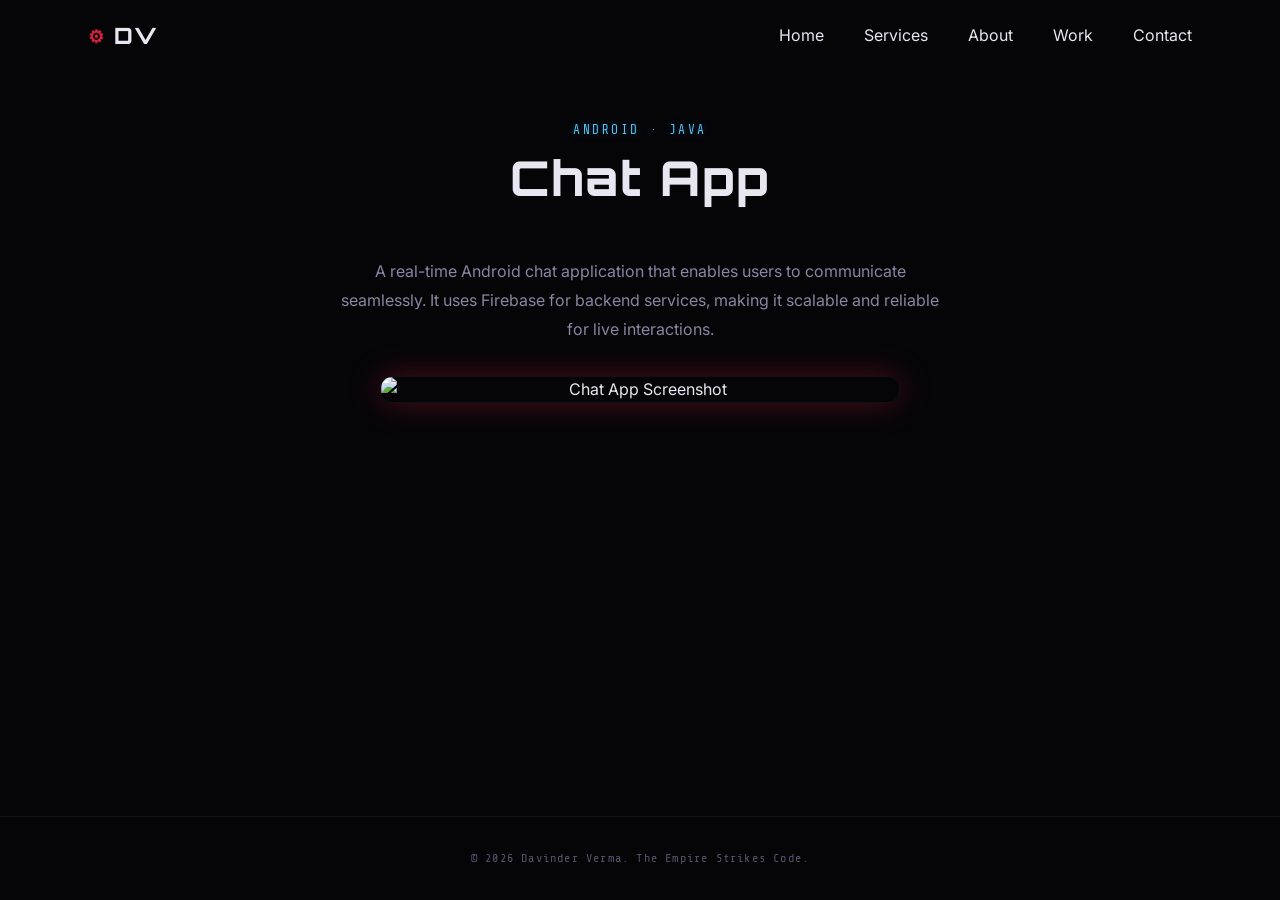
==== portfolio-item1.html @ 3b1fb4e6 "Imperial portfolio v2 — Three.js starfield, Star Wars Sith theme, fluid animations" ====
<!DOCTYPE html>
<html lang="en">
<head>
  <meta charset="UTF-8" />
  <meta name="viewport" content="width=device-width, initial-scale=1" />
  <title>Chat App — Davinder Verma</title>
  <link rel="preconnect" href="https://fonts.googleapis.com" />
  <link rel="preconnect" href="https://fonts.gstatic.com" crossorigin />
  <link href="https://fonts.googleapis.com/css2?family=Inter:wght@300;400;500;600;700&family=Orbitron:wght@400;500;600;700;800;900&family=Share+Tech+Mono&display=swap" rel="stylesheet" />
  <link rel="stylesheet" href="https://cdnjs.cloudflare.com/ajax/libs/font-awesome/6.5.1/css/all.min.css" />
  <link rel="stylesheet" href="css/style.css" />
</head>
<body>
  <div class="cursor-glow" id="cursorGlow"></div>
  <div class="scroll-progress" id="scrollProgress"></div>
  <canvas id="starfield" class="starfield-canvas"></canvas>

  <nav class="nav scrolled" id="nav">
    <div class="nav-inner">
      <a href="index.html" class="nav-logo"><span class="logo-icon">&#9881;</span> DV</a>
      <button class="nav-toggle" id="navToggle" aria-label="Toggle navigation">
        <span></span><span></span><span></span>
      </button>
      <ul class="nav-links" id="navLinks">
        <li><a href="index.html">Home</a></li>
        <li><a href="index.html#services">Services</a></li>
        <li><a href="index.html#about">About</a></li>
        <li><a href="index.html#work">Work</a></li>
        <li><a href="index.html#contact">Contact</a></li>
      </ul>
    </div>
  </nav>

  <main class="portfolio-detail">
    <div class="portfolio-detail-hero reveal">
      <p class="eyebrow">Android · Java</p>
      <h1>Chat App</h1>
    </div>
    <div class="portfolio-detail-body reveal">
      <p>A real-time Android chat application that enables users to communicate seamlessly. It uses Firebase for backend services, making it scalable and reliable for live interactions.</p>
      <img src="img/chat.png" alt="Chat App Screenshot" />
    </div>
    <footer class="footer portfolio-detail-footer">
      <div class="container">
        <p>&copy; 2026 Davinder Verma. The Empire Strikes Code.</p>
      </div>
    </footer>
  </main>

  <div class="lightbox" id="lightbox">
    <button class="lightbox-close" id="lightboxClose" aria-label="Close">&times;</button>
    <img class="lightbox-img" id="lightboxImg" alt="" />
  </div>

  <script src="https://cdnjs.cloudflare.com/ajax/libs/three.js/r128/three.min.js"></script>
  <script src="js/script.js"></script>
</body>
</html>
---- css/style.css ----
/* ============================================
   DAVINDER VERMA — IMPERIAL PORTFOLIO
   Sith Red + Holographic Blue + Imperial Gold
   Star Wars / Darth Vader Dark Side Theme
   ============================================ */

/* --- Design Tokens --- */
:root {
  --bg:          #050508;
  --bg-raised:   #0a0a12;
  --bg-card:     #0e0e18;
  --surface:     #141422;

  --text:        #e8e6f0;
  --text-muted:  #8886a0;
  --text-dim:    #55536a;

  --sith:        #d4213d;
  --sith-dark:   #8b1528;
  --sith-glow:   rgba(212, 33, 61, 0.35);

  --holo:        #4fc3f7;
  --holo-dim:    rgba(79, 195, 247, 0.15);
  --holo-glow:   rgba(79, 195, 247, 0.25);

  --gold:        #ffd700;
  --gold-dim:    rgba(255, 215, 0, 0.12);

  --border:      rgba(255, 255, 255, 0.05);
  --border-holo:  rgba(79, 195, 247, 0.15);

  --font-display: 'Orbitron', sans-serif;
  --font-mono:    'Share Tech Mono', monospace;
  --font-body:    'Inter', sans-serif;

  --radius-sm:  6px;
  --radius-md:  12px;
  --radius-lg:  20px;

  --ease-out:     cubic-bezier(0.16, 1, 0.3, 1);
  --ease-in-out:  cubic-bezier(0.65, 0, 0.35, 1);
  --ease-elastic: cubic-bezier(0.68, -0.55, 0.27, 1.55);

  --nav-height: 72px;
}

/* --- Reset --- */
*, *::before, *::after { margin: 0; padding: 0; box-sizing: border-box; }
html { scroll-behavior: smooth; -webkit-font-smoothing: antialiased; }
body { font-family: var(--font-body); background: var(--bg); color: var(--text); line-height: 1.6; overflow-x: hidden; }
img { display: block; max-width: 100%; height: auto; }
a { color: inherit; text-decoration: none; }
ul { list-style: none; }

/* --- Scroll Progress Bar --- */
.scroll-progress {
  position: fixed; top: 0; left: 0; height: 2px;
  background: linear-gradient(90deg, var(--sith), var(--holo));
  z-index: 9999; transition: width 0.1s linear; width: 0;
}

/* --- Custom Cursor --- */
.cursor-glow {
  position: fixed; width: 400px; height: 400px;
  border-radius: 50%; pointer-events: none; z-index: 9998;
  background: radial-gradient(circle, var(--sith-glow) 0%, transparent 70%);
  transform: translate(-50%, -50%);
  transition: opacity 0.3s ease; opacity: 0;
}
.cursor-glow.active { opacity: 1; }

/* --- Starfield Canvas --- */
.starfield-canvas {
  position: fixed; inset: 0; z-index: 0; pointer-events: none;
}

/* --- Utility --- */
.container { width: 100%; max-width: 1200px; margin: 0 auto; padding: 0 clamp(1.25rem, 4vw, 3rem); }
.section { padding: clamp(5rem, 12vw, 10rem) 0; position: relative; z-index: 1; }
.section-header { text-align: center; margin-bottom: clamp(3rem, 6vw, 5rem); }
.section-eyebrow {
  font-family: var(--font-mono); font-size: 0.75rem; font-weight: 400;
  letter-spacing: 0.25em; color: var(--sith); margin-bottom: 0.75rem;
}
.section-title {
  font-family: var(--font-display); font-size: clamp(2rem, 5vw, 3.5rem);
  font-weight: 800; line-height: 1.1; color: var(--text); letter-spacing: 0.02em;
}

/* --- Reveal Animation --- */
.reveal {
  opacity: 0; transform: translateY(40px) scale(0.97);
  transition: opacity 0.8s var(--ease-out), transform 0.8s var(--ease-out), filter 0.8s var(--ease-out);
  filter: blur(4px);
}
.reveal.visible { opacity: 1; transform: translateY(0) scale(1); filter: blur(0); }

/* --- Buttons --- */
.btn {
  display: inline-flex; align-items: center; justify-content: center; gap: 0.5rem;
  font-family: var(--font-mono); font-size: 0.85rem; font-weight: 400;
  padding: 0.85rem 2rem; border-radius: 2px; border: none; cursor: pointer;
  text-transform: uppercase; letter-spacing: 0.1em;
  transition: all 0.3s var(--ease-out); position: relative; overflow: hidden;
}
.btn-sith {
  background: var(--sith); color: #fff;
  box-shadow: 0 0 20px var(--sith-glow), inset 0 0 20px rgba(255,255,255,0.05);
}
.btn-sith:hover {
  transform: translateY(-2px);
  box-shadow: 0 0 40px var(--sith-glow), 0 4px 20px rgba(0,0,0,0.5), inset 0 0 20px rgba(255,255,255,0.1);
}
.btn-sith::before {
  content: ''; position: absolute; inset: 0;
  background: linear-gradient(90deg, transparent, rgba(255,255,255,0.15), transparent);
  transform: translateX(-100%); transition: transform 0.6s ease;
}
.btn-sith:hover::before { transform: translateX(100%); }
.btn-ghost {
  background: transparent; color: var(--holo); border: 1px solid var(--holo-dim);
}
.btn-ghost:hover {
  border-color: var(--holo); color: #fff;
  box-shadow: 0 0 20px var(--holo-glow);
  transform: translateY(-2px);
}

/* ============================================
   Navigation
   ============================================ */
.nav {
  position: fixed; top: 0; left: 0; right: 0; z-index: 1000;
  height: var(--nav-height); display: flex; align-items: center;
  transition: all 0.4s ease;
  background: transparent;
}
.nav.scrolled {
  background: rgba(5, 5, 8, 0.9);
  backdrop-filter: blur(20px); -webkit-backdrop-filter: blur(20px);
  box-shadow: 0 1px 0 var(--sith-glow), 0 2px 20px rgba(0,0,0,0.5);
}
.nav-inner {
  width: 100%; max-width: 1200px; margin: 0 auto;
  padding: 0 clamp(1.25rem, 4vw, 3rem);
  display: flex; align-items: center; justify-content: space-between;
}
.nav-logo {
  font-family: var(--font-display); font-size: 1.4rem; font-weight: 800;
  color: var(--text); letter-spacing: 0.1em;
  display: flex; align-items: center; gap: 0.5rem;
}
.logo-icon { color: var(--sith); font-size: 1.1rem; animation: gearSpin 8s linear infinite; }
@keyframes gearSpin { from { transform: rotate(0deg); } to { transform: rotate(360deg); } }
.nav-logo:hover { color: var(--sith); }
.nav-links { display: flex; gap: 2.5rem; position: relative; }
.nav-link {
  font-family: var(--font-mono); font-size: 0.8rem; font-weight: 400;
  color: var(--text-muted); text-transform: uppercase; letter-spacing: 0.12em;
  transition: color 0.3s ease; position: relative; padding-bottom: 4px;
}
.nav-link::after {
  content: ''; position: absolute; bottom: 0; left: 0; width: 0; height: 2px;
  background: var(--sith); transition: width 0.3s var(--ease-out);
  box-shadow: 0 0 6px var(--sith-glow);
}
.nav-link:hover { color: var(--text); }
.nav-link:hover::after, .nav-link.active::after { width: 100%; }
.nav-link.active { color: var(--sith); }
.nav-indicator { display: none; }

/* Hamburger */
.nav-toggle {
  display: none; flex-direction: column; gap: 5px; background: none;
  border: none; cursor: pointer; padding: 4px; z-index: 1001;
}
.nav-toggle span {
  display: block; width: 24px; height: 2px; background: var(--holo);
  border-radius: 1px; transition: all 0.3s var(--ease-out); transform-origin: center;
}
.nav-toggle.active span:nth-child(1) { transform: translateY(7px) rotate(45deg); background: var(--sith); }
.nav-toggle.active span:nth-child(2) { opacity: 0; }
.nav-toggle.active span:nth-child(3) { transform: translateY(-7px) rotate(-45deg); background: var(--sith); }

/* ============================================
   Hero
   ============================================ */
.hero {
  position: relative; min-height: 100vh;
  display: flex; align-items: center; justify-content: center; overflow: hidden;
  z-index: 1;
}
.hero-overlay {
  position: absolute; inset: 0; z-index: 0;
  background:
    radial-gradient(ellipse 80% 60% at 50% 0%, var(--sith-glow) 0%, transparent 50%),
    radial-gradient(ellipse 40% 30% at 80% 80%, var(--holo-glow) 0%, transparent 40%),
    linear-gradient(180deg, var(--bg) 0%, transparent 30%, transparent 70%, var(--bg) 100%);
  animation: heroPulse 6s ease-in-out infinite alternate;
}
@keyframes heroPulse {
  0% { opacity: 0.8; }
  100% { opacity: 1; filter: brightness(1.2); }
}

.hero-content {
  position: relative; z-index: 2; text-align: center;
  max-width: 800px; padding: 0 1.5rem;
  animation: heroEntrance 1.2s var(--ease-out) 0.3s both;
}
@keyframes heroEntrance {
  from { opacity: 0; transform: translateY(60px) scale(0.9); filter: blur(10px); }
  to   { opacity: 1; transform: translateY(0) scale(1);     filter: blur(0); }
}

.hero-eyebrow {
  font-family: var(--font-mono); font-size: clamp(0.7rem, 1.5vw, 0.85rem);
  letter-spacing: 0.3em; color: var(--holo); margin-bottom: 1.5rem;
  text-shadow: 0 0 10px var(--holo-glow);
}
.hero-title {
  font-family: var(--font-display);  font-size: clamp(2.5rem, 8vw, 6rem);
  font-weight: 900; line-height: 0.95; letter-spacing: 0.04em;
  color: var(--text); margin-bottom: 1.5rem;
  text-shadow: 0 0 40px rgba(255,255,255,0.05);
}
.hero-title .char {
  display: inline-block;
  animation: charReveal 0.5s var(--ease-out) both;
}
@keyframes charReveal {
  from { opacity: 0; transform: translateY(20px); filter: blur(4px); color: var(--holo); }
  to   { opacity: 1; transform: translateY(0);   filter: blur(0);   color: var(--text); }
}

.hero-sub {
  font-family: var(--font-mono); font-size: clamp(0.85rem, 1.8vw, 1rem);
  color: var(--text-muted); max-width: 550px; margin: 0 auto 2.5rem;
  line-height: 1.8; letter-spacing: 0.02em;
}
.hero-actions { display: flex; gap: 1rem; justify-content: center; flex-wrap: wrap; }

/* Scanline overlay */
.hero::after {
  content: ''; position: absolute; inset: 0; z-index: 3; pointer-events: none;
  background: repeating-linear-gradient(
    0deg, transparent, transparent 2px, rgba(0,0,0,0.03) 2px, rgba(0,0,0,0.03) 4px
  );
}

/* Scroll hint */
.scroll-hint { position: absolute; bottom: 2rem; left: 50%; transform: translateX(-50%); z-index: 2; }
.scroll-hint span {
  display: block; width: 2px; height: 40px;
  background: linear-gradient(to bottom, var(--sith), transparent);
  border-radius: 1px; animation: scrollPulse 2s ease-in-out infinite;
}
@keyframes scrollPulse {
  0%, 100% { opacity: 0.3; transform: scaleY(0.6); }
  50%      { opacity: 1;   transform: scaleY(1);   }
}

/* ============================================
   Marquee
   ============================================ */
.marquee {
  position: relative; z-index: 1; overflow: hidden;
  padding: 1rem 0; border-top: 1px solid var(--border);
  border-bottom: 1px solid var(--border); background: var(--bg);
}
.marquee-track {
  display: flex; width: max-content;
  animation: marqueeScroll 30s linear infinite;
}
@keyframes marqueeScroll { from { transform: translateX(0); } to { transform: translateX(-50%); } }
.marquee-track span {
  font-family: var(--font-mono); font-size: 0.75rem; font-weight: 400;
  letter-spacing: 0.25em; color: var(--text-dim); white-space: nowrap; padding-right: 2rem;
}

/* ============================================
   Services
   ============================================ */
.services-section { background: var(--bg); }
.services-grid { display: grid; grid-template-columns: repeat(auto-fit, minmax(300px, 1fr)); gap: 1.5rem; }

.service-card {
  background: var(--bg-card); border: 1px solid var(--border);
  border-radius: var(--radius-md); padding: clamp(1.75rem, 3vw, 2.5rem);
  transition: all 0.4s var(--ease-out); position: relative; overflow: hidden;
  transform-style: preserve-3d; perspective: 800px;
}
.service-card-glow {
  position: absolute; inset: 0; opacity: 0;
  background: radial-gradient(circle at var(--glow-x, 50%) var(--glow-y, 50%), var(--sith-glow) 0%, transparent 60%);
  transition: opacity 0.4s ease; pointer-events: none;
}
.service-card:hover .service-card-glow { opacity: 1; }
.service-card:hover {
  border-color: var(--sith-dark);
  box-shadow: 0 20px 60px rgba(0,0,0,0.5), 0 0 30px var(--sith-glow);
}
.service-card::before {
  content: ''; position: absolute; top: 0; left: 0; right: 0; height: 2px;
  background: linear-gradient(90deg, transparent, var(--sith), transparent);
  opacity: 0; transition: opacity 0.4s ease;
}
.service-card:hover::before { opacity: 1; }

.service-icon {
  width: 48px; height: 48px; border-radius: var(--radius-sm);
  background: var(--sith-dark); display: flex; align-items: center; justify-content: center;
  margin-bottom: 1.5rem; color: var(--sith); font-size: 1.2rem;
  box-shadow: 0 0 15px var(--sith-glow); transition: all 0.3s ease;
}
.service-card:hover .service-icon {
  box-shadow: 0 0 25px var(--sith-glow); transform: scale(1.1);
}
.service-card h3 {
  font-family: var(--font-display); font-size: 1.1rem; font-weight: 700;
  margin-bottom: 0.75rem; color: var(--text); letter-spacing: 0.02em;
}
.service-card p { color: var(--text-muted); font-size: 0.9rem; line-height: 1.7; margin-bottom: 1.25rem; }
.service-tags { display: flex; flex-wrap: wrap; gap: 0.5rem; }
.service-tags span {
  font-family: var(--font-mono); font-size: 0.7rem; font-weight: 400;
  padding: 0.25rem 0.6rem; border-radius: 2px; letter-spacing: 0.05em;
  background: var(--surface); color: var(--holo);
  border: 1px solid var(--border-holo);
}

/* ============================================
   About
   ============================================ */
.about-section { background: var(--bg-raised); }
.about-grid { display: grid; grid-template-columns: 1fr 1.2fr; gap: clamp(2rem, 5vw, 5rem); align-items: center; }
.about-image { position: relative; }
.about-image-frame {
  border-radius: var(--radius-md); overflow: hidden;
  border: 1px solid var(--border); position: relative; z-index: 1;
  clip-path: polygon(0 0, 100% 0, 100% 85%, 90% 100%, 0 100%);
}
.about-image-frame img { width: 100%; aspect-ratio: 4/5; object-fit: cover; }
.about-image-accent {
  position: absolute; top: 1.5rem; left: 1.5rem; right: -1.5rem; bottom: -1.5rem;
  border: 1.5px solid var(--sith); border-radius: var(--radius-md); opacity: 0.3; z-index: 0;
}
.about-content .section-eyebrow, .about-content .section-title { text-align: left; }
.about-content .section-title { margin-bottom: 1.5rem; }
.about-content p { color: var(--text-muted); font-size: 1rem; line-height: 1.8; margin-bottom: 1rem; }
.about-bio {
  font-family: var(--font-mono); color: var(--holo) !important;
  text-shadow: 0 0 8px var(--holo-glow);
}
.about-stats {
  display: flex; gap: 3rem; margin-top: 2rem; padding-top: 2rem;
  border-top: 1px solid var(--border);
}
.stat { display: flex; flex-direction: column; }
.stat-number {
  font-family: var(--font-display); font-size: 2.5rem; font-weight: 900;
  color: var(--sith); display: inline; text-shadow: 0 0 20px var(--sith-glow);
}
.stat-plus { font-family: var(--font-display); font-size: 2.5rem; font-weight: 900; color: var(--sith); }
.stat-label { font-family: var(--font-mono); font-size: 0.75rem; color: var(--text-muted); letter-spacing: 0.1em; }

/* ============================================
   Portfolio
   ============================================ */
.portfolio-section { background: var(--bg); }
.portfolio-grid { display: grid; grid-template-columns: repeat(auto-fit, minmax(260px, 1fr)); gap: 1.5rem; }
.portfolio-card {
  background: var(--bg-card); border: 1px solid var(--border);
  border-radius: var(--radius-md); overflow: hidden;
  transition: all 0.5s var(--ease-out); display: flex; flex-direction: column;
  position: relative;
}
.portfolio-card:hover {
  border-color: var(--sith-dark);
  transform: translateY(-8px);
  box-shadow: 0 24px 60px rgba(0,0,0,0.5), 0 0 40px var(--sith-glow);
}
.portfolio-card-image { overflow: hidden; aspect-ratio: 1; background: var(--surface); position: relative; }
.portfolio-card-image img {
  width: 100%; height: 100%; object-fit: cover;
  transition: transform 0.6s var(--ease-out), filter 0.6s var(--ease-out);
}
.portfolio-card:hover .portfolio-card-image img { transform: scale(1.1); filter: brightness(0.7) saturate(1.2); }
.portfolio-card-overlay {
  position: absolute; inset: 0; display: flex; align-items: center; justify-content: center;
  background: rgba(212, 33, 61, 0.3); opacity: 0; transition: opacity 0.3s ease;
  z-index: 2; font-size: 1.5rem; color: #fff;
}
.portfolio-card:hover .portfolio-card-overlay { opacity: 1; }
.portfolio-card-content { padding: 1.5rem; flex: 1; display: flex; flex-direction: column; }
.portfolio-card-eyebrow {
  font-family: var(--font-mono); font-size: 0.7rem; font-weight: 400;
  letter-spacing: 0.15em; text-transform: uppercase; color: var(--holo); margin-bottom: 0.5rem;
}
.portfolio-card h3 {
  font-family: var(--font-display); font-size: 1.15rem; font-weight: 700;
  margin-bottom: 0.5rem; color: var(--text); letter-spacing: 0.02em;
}
.portfolio-card-content p { color: var(--text-muted); font-size: 0.85rem; line-height: 1.6; }

/* ============================================
   Contact
   ============================================ */
.contact-section { background: var(--bg-raised); }
.contact-content { text-align: center; max-width: 500px; margin: 0 auto; }
.contact-lead {
  font-family: var(--font-mono); font-size: 0.95rem;
  color: var(--text-muted); margin-bottom: 2rem; line-height: 1.7;
}
.contact-content .btn { margin-bottom: 2.5rem; }
.contact-socials { display: flex; gap: 1.5rem; justify-content: center; }
.contact-socials a {
  width: 48px; height: 48px; border-radius: 50%; background: var(--surface);
  border: 1px solid var(--border-holo); display: flex; align-items: center; justify-content: center;
  font-size: 1.1rem; color: var(--holo); transition: all 0.3s var(--ease-out);
}
.contact-socials a:hover {
  background: var(--sith-dark); border-color: var(--sith); color: var(--sith);
  box-shadow: 0 0 20px var(--sith-glow); transform: translateY(-3px) scale(1.1);
}

/* Magnetic button effect handled in JS */
.magnetic-btn { transition: transform 0.2s var(--ease-out); }

/* ============================================
   Footer
   ============================================ */
.footer {
  padding: 2rem 0; text-align: center;
  font-family: var(--font-mono); font-size: 0.75rem;
  color: var(--text-dim); letter-spacing: 0.1em;
  border-top: 1px solid var(--border); background: var(--bg); position: relative; z-index: 1;
}

/* ============================================
   Lightbox
   ============================================ */
.lightbox {
  position: fixed; inset: 0; z-index: 10000;
  background: rgba(5, 5, 8, 0.95); backdrop-filter: blur(20px);
  display: flex; align-items: center; justify-content: center;
  opacity: 0; pointer-events: none; transition: opacity 0.3s ease;
}
.lightbox.active { opacity: 1; pointer-events: all; }
.lightbox-img {
  max-width: 90vw; max-height: 85vh; border-radius: var(--radius-md);
  border: 1px solid var(--border); transform: scale(0.9);
  transition: transform 0.4s var(--ease-out);
  box-shadow: 0 0 60px var(--sith-glow);
}
.lightbox.active .lightbox-img { transform: scale(1); }
.lightbox-close {
  position: absolute; top: 2rem; right: 2rem; background: none; border: none;
  font-size: 2rem; color: var(--sith); cursor: pointer;
  transition: color 0.3s ease, transform 0.3s ease;
}
.lightbox-close:hover { color: #fff; transform: rotate(90deg); }

/* ============================================
   Portfolio Detail Pages
   ============================================ */
.portfolio-detail {
  padding-top: calc(var(--nav-height) + 3rem); min-height: 100vh;
  display: flex; flex-direction: column; position: relative; z-index: 1;
}
.portfolio-detail-hero { text-align: center; padding: 0 clamp(1.25rem, 4vw, 3rem); margin-bottom: 2rem; }
.portfolio-detail-hero h1 {
  font-family: var(--font-display); font-size: clamp(2rem, 5vw, 3rem);
  font-weight: 800; margin-bottom: 0.5rem; letter-spacing: 0.04em;
}
.portfolio-detail-hero .eyebrow {
  font-family: var(--font-mono); font-size: 0.8rem; font-weight: 400;
  letter-spacing: 0.2em; text-transform: uppercase; color: var(--holo);
  text-shadow: 0 0 10px var(--holo-glow);
}
.portfolio-detail-body { text-align: center; max-width: 700px; margin: 0 auto; padding: 0 clamp(1.25rem, 4vw, 3rem); }
.portfolio-detail-body p { font-size: 1rem; color: var(--text-muted); line-height: 1.8; margin-bottom: 2rem; }
.portfolio-detail-body img {
  width: 100%; max-width: 520px; border-radius: var(--radius-md);
  border: 1px solid var(--border); margin: 0 auto; display: block;
  box-shadow: 0 0 30px var(--sith-glow);
  transition: transform 0.3s var(--ease-out);
}
.portfolio-detail-body img:hover { transform: scale(1.02); }
.portfolio-detail-footer { margin-top: auto; }

/* Video container */
.video-container {
  margin: 2rem auto; max-width: 520px; position: relative;
  border-radius: var(--radius-md); overflow: hidden;
  border: 1px solid var(--border); cursor: pointer;
  box-shadow: 0 0 30px var(--sith-glow);
}
.video-container video {
  width: 100%; display: block; border-radius: var(--radius-md);
}
.video-play-overlay {
  position: absolute; inset: 0; display: flex; align-items: center; justify-content: center;
  background: rgba(5, 5, 8, 0.6); transition: opacity 0.3s ease;
}
.video-play-overlay i { font-size: 3rem; color: var(--sith); text-shadow: 0 0 20px var(--sith-glow); }
.video-container.playing .video-play-overlay { opacity: 0; pointer-events: none; }

/* ============================================
   Responsive
   ============================================ */
@media (max-width: 900px) {
  .about-grid { grid-template-columns: 1fr; text-align: center; }
  .about-image { max-width: 360px; margin: 0 auto; }
  .about-content .section-eyebrow, .about-content .section-title { text-align: center; }
  .about-stats { justify-content: center; }
}
@media (max-width: 768px) {
  .nav-toggle { display: flex; }
  .nav-links {
    position: fixed; inset: 0; background: rgba(5,5,8,0.97);
    backdrop-filter: blur(24px); flex-direction: column;
    align-items: center; justify-content: center; gap: 2.5rem;
    transform: translateY(-100%); opacity: 0;
    transition: transform 0.5s var(--ease-out), opacity 0.4s ease;
    pointer-events: none;
  }
  .nav-links.open { transform: translateY(0); opacity: 1; pointer-events: all; }
  .nav-link { font-size: 1.1rem; }
  .services-grid { grid-template-columns: 1fr; }
  .portfolio-grid { grid-template-columns: repeat(2, 1fr); }
  .cursor-glow { display: none; }
}
@media (max-width: 480px) {
  .portfolio-grid { grid-template-columns: 1fr; }
  .hero-actions { flex-direction: column; align-items: center; }
  .hero-actions .btn { width: 100%; max-width: 260px; }
}

/* --- Staggered reveal delays --- */
.services-grid .service-card:nth-child(2) { transition-delay: 0.1s; }
.services-grid .service-card:nth-child(3) { transition-delay: 0.2s; }
.portfolio-grid .portfolio-card:nth-child(2) { transition-delay: 0.08s; }
.portfolio-grid .portfolio-card:nth-child(3) { transition-delay: 0.16s; }
.portfolio-grid .portfolio-card:nth-child(4) { transition-delay: 0.24s; }

/* --- Reduced motion --- */
@media (prefers-reduced-motion: reduce) {
  *, *::before, *::after { animation-duration: 0.01ms !important; transition-duration: 0.01ms !important; }
  .reveal { filter: none; transform: none; opacity: 1; }
}
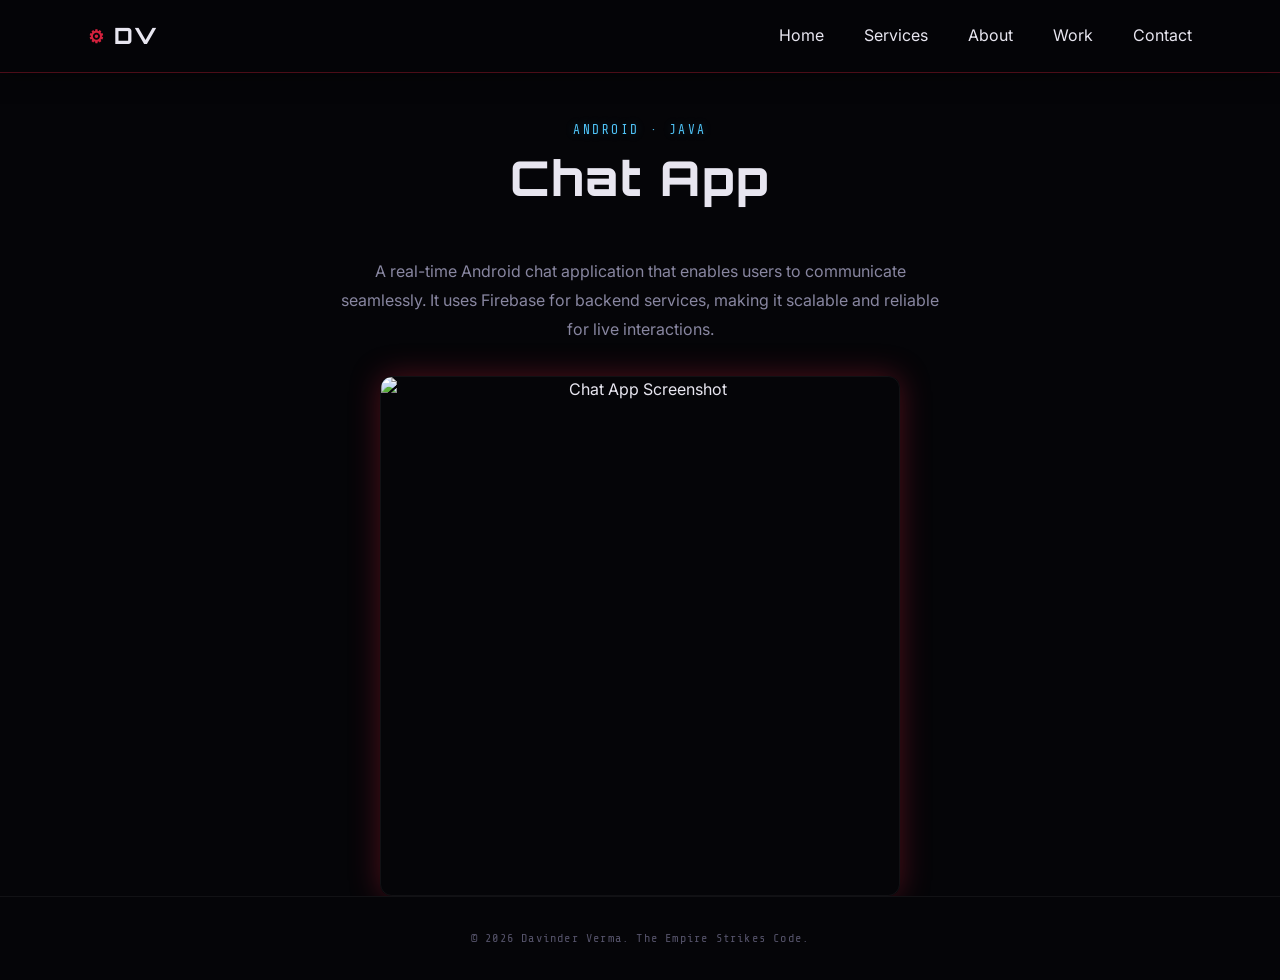
==== commit ef97be82: "Perf & hygiene overhaul: remove 31MB dead assets, inline SVG icons (drop Font Awesome), starfield GP" ====
--- a/portfolio-item1.html
+++ b/portfolio-item1.html
@@ -7,18 +7,29 @@
   <link rel="preconnect" href="https://fonts.googleapis.com" />
   <link rel="preconnect" href="https://fonts.gstatic.com" crossorigin />
   <link href="https://fonts.googleapis.com/css2?family=Inter:wght@300;400;500;600;700&family=Orbitron:wght@400;500;600;700;800;900&family=Share+Tech+Mono&display=swap" rel="stylesheet" />
-  <link rel="stylesheet" href="https://cdnjs.cloudflare.com/ajax/libs/font-awesome/6.5.1/css/all.min.css" />
+  <meta name="description" content="Real-time Android messaging app powered by Firebase." />
+  <link rel="dns-prefetch" href="https://cdnjs.cloudflare.com" />
+  <meta property="og:title" content="Chat App — Davinder Verma" />
+  <meta property="og:description" content="Real-time Android messaging app powered by Firebase." />
+  <meta property="og:type" content="website" />
+  <meta property="og:image" content="https://davinderverma.ca/img/profile.jpg" />
+  <meta name="twitter:card" content="summary_large_image" />
+  <meta name="twitter:title" content="Chat App — Davinder Verma" />
+  <meta name="twitter:description" content="Real-time Android messaging app powered by Firebase." />
+  <meta name="twitter:image" content="https://davinderverma.ca/img/profile.jpg" />
+  <link rel="preconnect" href="https://cdnjs.cloudflare.com" crossorigin />
+  <link rel="icon" type="image/svg+xml" href="favicon.svg" />
   <link rel="stylesheet" href="css/style.css" />
 </head>
 <body>
   <div class="cursor-glow" id="cursorGlow"></div>
   <div class="scroll-progress" id="scrollProgress"></div>
-  <canvas id="starfield" class="starfield-canvas"></canvas>
+  <canvas id="starfield" class="starfield-canvas" aria-hidden="true"></canvas>
 
-  <nav class="nav scrolled" id="nav">
+  <nav class="nav scrolled" id="nav" data-static-nav>
     <div class="nav-inner">
       <a href="index.html" class="nav-logo"><span class="logo-icon">&#9881;</span> DV</a>
-      <button class="nav-toggle" id="navToggle" aria-label="Toggle navigation">
+      <button class="nav-toggle" id="navToggle" aria-label="Toggle navigation" aria-expanded="false">
         <span></span><span></span><span></span>
       </button>
       <ul class="nav-links" id="navLinks">
@@ -38,7 +49,7 @@
     </div>
     <div class="portfolio-detail-body reveal">
       <p>A real-time Android chat application that enables users to communicate seamlessly. It uses Firebase for backend services, making it scalable and reliable for live interactions.</p>
-      <img src="img/chat.png" alt="Chat App Screenshot" />
+      <img src="img/chat.png" width="480" height="480" alt="Chat App Screenshot" loading="lazy" decoding="async" />
     </div>
     <footer class="footer portfolio-detail-footer">
       <div class="container">
@@ -47,12 +58,12 @@
     </footer>
   </main>
 
-  <div class="lightbox" id="lightbox">
+  <div class="lightbox" id="lightbox" role="dialog" aria-modal="true">
     <button class="lightbox-close" id="lightboxClose" aria-label="Close">&times;</button>
     <img class="lightbox-img" id="lightboxImg" alt="" />
   </div>
 
-  <script src="https://cdnjs.cloudflare.com/ajax/libs/three.js/r128/three.min.js"></script>
-  <script src="js/script.js"></script>
+  <script src="https://cdnjs.cloudflare.com/ajax/libs/three.js/r128/three.min.js" defer></script>
+  <script src="js/script.js" defer></script>
 </body>
 </html>
--- a/css/style.css
+++ b/css/style.css
@@ -46,7 +46,7 @@
 
 /* --- Reset --- */
 *, *::before, *::after { margin: 0; padding: 0; box-sizing: border-box; }
-html { scroll-behavior: smooth; -webkit-font-smoothing: antialiased; }
+html { -webkit-font-smoothing: antialiased; }
 body { font-family: var(--font-body); background: var(--bg); color: var(--text); line-height: 1.6; overflow-x: hidden; }
 img { display: block; max-width: 100%; height: auto; }
 a { color: inherit; text-decoration: none; }
@@ -313,6 +313,9 @@
   margin-bottom: 1.5rem; color: var(--sith); font-size: 1.2rem;
   box-shadow: 0 0 15px var(--sith-glow); transition: all 0.3s ease;
 }
+.service-icon svg {
+  width: 1.25rem; height: 1.25rem; fill: currentColor;
+}
 .service-card:hover .service-icon {
   box-shadow: 0 0 25px var(--sith-glow); transform: scale(1.1);
 }
@@ -391,6 +394,7 @@
   background: rgba(212, 33, 61, 0.3); opacity: 0; transition: opacity 0.3s ease;
   z-index: 2; font-size: 1.5rem; color: #fff;
 }
+.portfolio-card-overlay svg { width: 1.5rem; height: 1.5rem; fill: currentColor; }
 .portfolio-card:hover .portfolio-card-overlay { opacity: 1; }
 .portfolio-card-content { padding: 1.5rem; flex: 1; display: flex; flex-direction: column; }
 .portfolio-card-eyebrow {
@@ -419,6 +423,7 @@
   border: 1px solid var(--border-holo); display: flex; align-items: center; justify-content: center;
   font-size: 1.1rem; color: var(--holo); transition: all 0.3s var(--ease-out);
 }
+.contact-socials a svg { width: 1.15rem; height: 1.15rem; fill: currentColor; }
 .contact-socials a:hover {
   background: var(--sith-dark); border-color: var(--sith); color: var(--sith);
   box-shadow: 0 0 20px var(--sith-glow); transform: translateY(-3px) scale(1.1);
@@ -488,23 +493,6 @@
 }
 .portfolio-detail-body img:hover { transform: scale(1.02); }
 .portfolio-detail-footer { margin-top: auto; }
-
-/* Video container */
-.video-container {
-  margin: 2rem auto; max-width: 520px; position: relative;
-  border-radius: var(--radius-md); overflow: hidden;
-  border: 1px solid var(--border); cursor: pointer;
-  box-shadow: 0 0 30px var(--sith-glow);
-}
-.video-container video {
-  width: 100%; display: block; border-radius: var(--radius-md);
-}
-.video-play-overlay {
-  position: absolute; inset: 0; display: flex; align-items: center; justify-content: center;
-  background: rgba(5, 5, 8, 0.6); transition: opacity 0.3s ease;
-}
-.video-play-overlay i { font-size: 3rem; color: var(--sith); text-shadow: 0 0 20px var(--sith-glow); }
-.video-container.playing .video-play-overlay { opacity: 0; pointer-events: none; }
 
 /* ============================================
    Responsive
@@ -548,4 +536,10 @@
 @media (prefers-reduced-motion: reduce) {
   *, *::before, *::after { animation-duration: 0.01ms !important; transition-duration: 0.01ms !important; }
   .reveal { filter: none; transform: none; opacity: 1; }
-}+}
+/* --- Inline SVG icons (replaces Font Awesome) --- */
+.icon { width: 1em; height: 1em; display: inline-block; fill: currentColor; }
+.service-icon .icon { width: 1.2rem; height: 1.2rem; }
+.portfolio-card-overlay .icon { width: 1.5rem; height: 1.5rem; }
+.contact-socials .icon { width: 1.1rem; height: 1.1rem; }
+.contact-socials a .icon { display: block; }
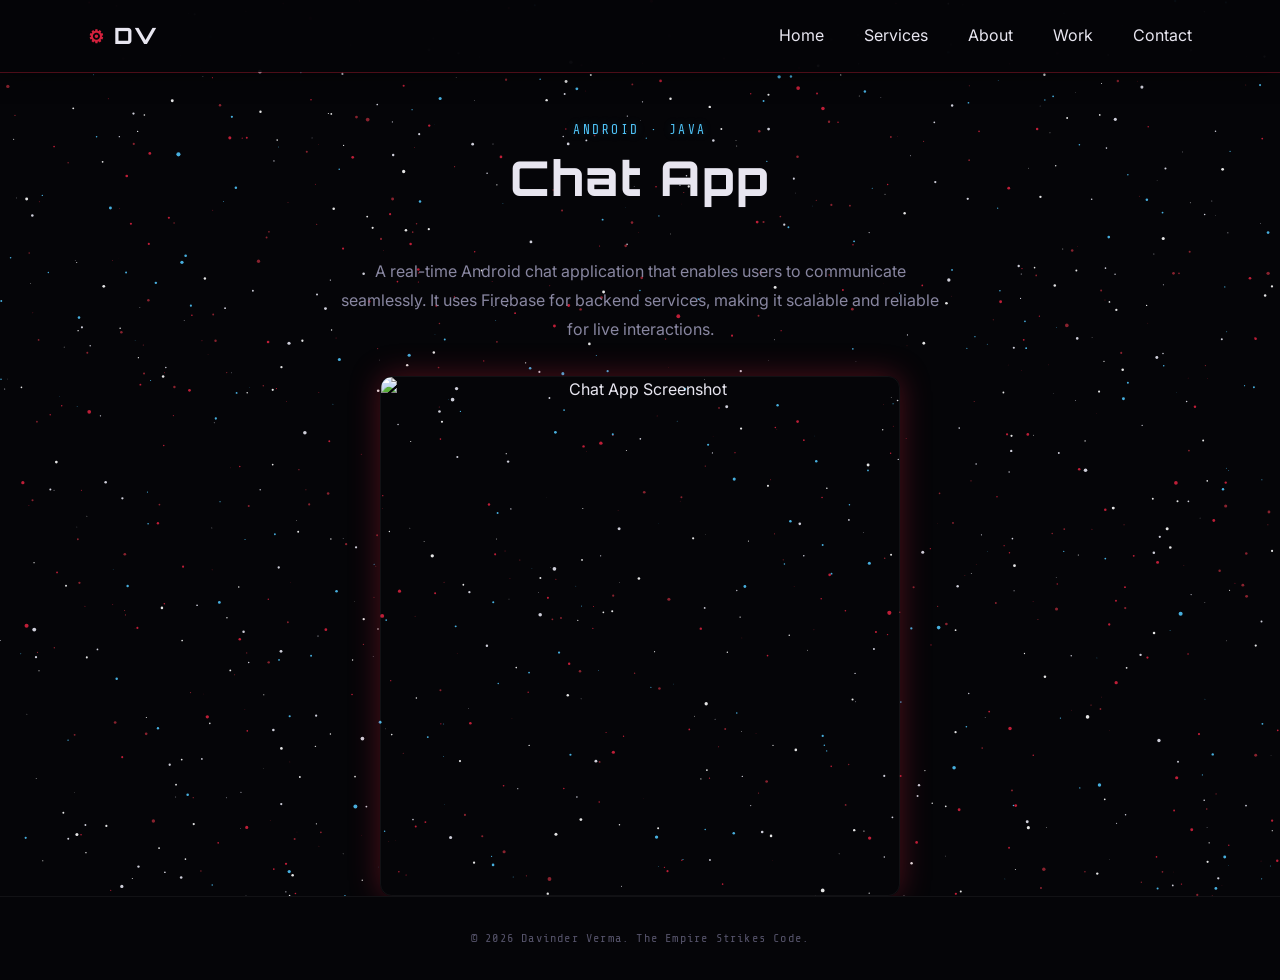
==== commit 4eb53c1f: "Kill Three.js: vanilla 2D-canvas starfield (same palette/pulse/parallax), drop 600KB CDN dep + cdnjs" ====
--- a/portfolio-item1.html
+++ b/portfolio-item1.html
@@ -6,9 +6,8 @@
   <title>Chat App — Davinder Verma</title>
   <link rel="preconnect" href="https://fonts.googleapis.com" />
   <link rel="preconnect" href="https://fonts.gstatic.com" crossorigin />
-  <link href="https://fonts.googleapis.com/css2?family=Inter:wght@300;400;500;600;700&family=Orbitron:wght@400;500;600;700;800;900&family=Share+Tech+Mono&display=swap" rel="stylesheet" />
+  <link href="https://fonts.googleapis.com/css2?family=Inter:wght@400;500&family=Orbitron:wght@700;800;900&family=Share+Tech+Mono&display=swap" rel="stylesheet" />
   <meta name="description" content="Real-time Android messaging app powered by Firebase." />
-  <link rel="dns-prefetch" href="https://cdnjs.cloudflare.com" />
   <meta property="og:title" content="Chat App — Davinder Verma" />
   <meta property="og:description" content="Real-time Android messaging app powered by Firebase." />
   <meta property="og:type" content="website" />
@@ -17,7 +16,6 @@
   <meta name="twitter:title" content="Chat App — Davinder Verma" />
   <meta name="twitter:description" content="Real-time Android messaging app powered by Firebase." />
   <meta name="twitter:image" content="https://davinderverma.ca/img/profile.jpg" />
-  <link rel="preconnect" href="https://cdnjs.cloudflare.com" crossorigin />
   <link rel="icon" type="image/svg+xml" href="favicon.svg" />
   <link rel="stylesheet" href="css/style.css" />
 </head>
@@ -63,7 +61,6 @@
     <img class="lightbox-img" id="lightboxImg" alt="" />
   </div>
 
-  <script src="https://cdnjs.cloudflare.com/ajax/libs/three.js/r128/three.min.js" defer></script>
   <script src="js/script.js" defer></script>
 </body>
 </html>
--- a/css/style.css
+++ b/css/style.css
@@ -54,9 +54,9 @@
 
 /* --- Scroll Progress Bar --- */
 .scroll-progress {
-  position: fixed; top: 0; left: 0; height: 2px;
+  position: fixed; top: 0; left: 0; height: 2px; width: 100%;
   background: linear-gradient(90deg, var(--sith), var(--holo));
-  z-index: 9999; transition: width 0.1s linear; width: 0;
+  z-index: 9999; transform: scaleX(0); transform-origin: 0 50%;
 }
 
 /* --- Custom Cursor --- */
@@ -64,8 +64,10 @@
   position: fixed; width: 400px; height: 400px;
   border-radius: 50%; pointer-events: none; z-index: 9998;
   background: radial-gradient(circle, var(--sith-glow) 0%, transparent 70%);
-  transform: translate(-50%, -50%);
+  left: 0; top: 0;
+  transform: translate3d(-200px, -200px, 0);
   transition: opacity 0.3s ease; opacity: 0;
+  will-change: transform;
 }
 .cursor-glow.active { opacity: 1; }
 
@@ -90,10 +92,9 @@
 /* --- Reveal Animation --- */
 .reveal {
   opacity: 0; transform: translateY(40px) scale(0.97);
-  transition: opacity 0.8s var(--ease-out), transform 0.8s var(--ease-out), filter 0.8s var(--ease-out);
-  filter: blur(4px);
-}
-.reveal.visible { opacity: 1; transform: translateY(0) scale(1); filter: blur(0); }
+  transition: opacity 0.8s var(--ease-out), transform 0.8s var(--ease-out);
+}
+.reveal.visible { opacity: 1; transform: translateY(0) scale(1); }
 
 /* --- Buttons --- */
 .btn {
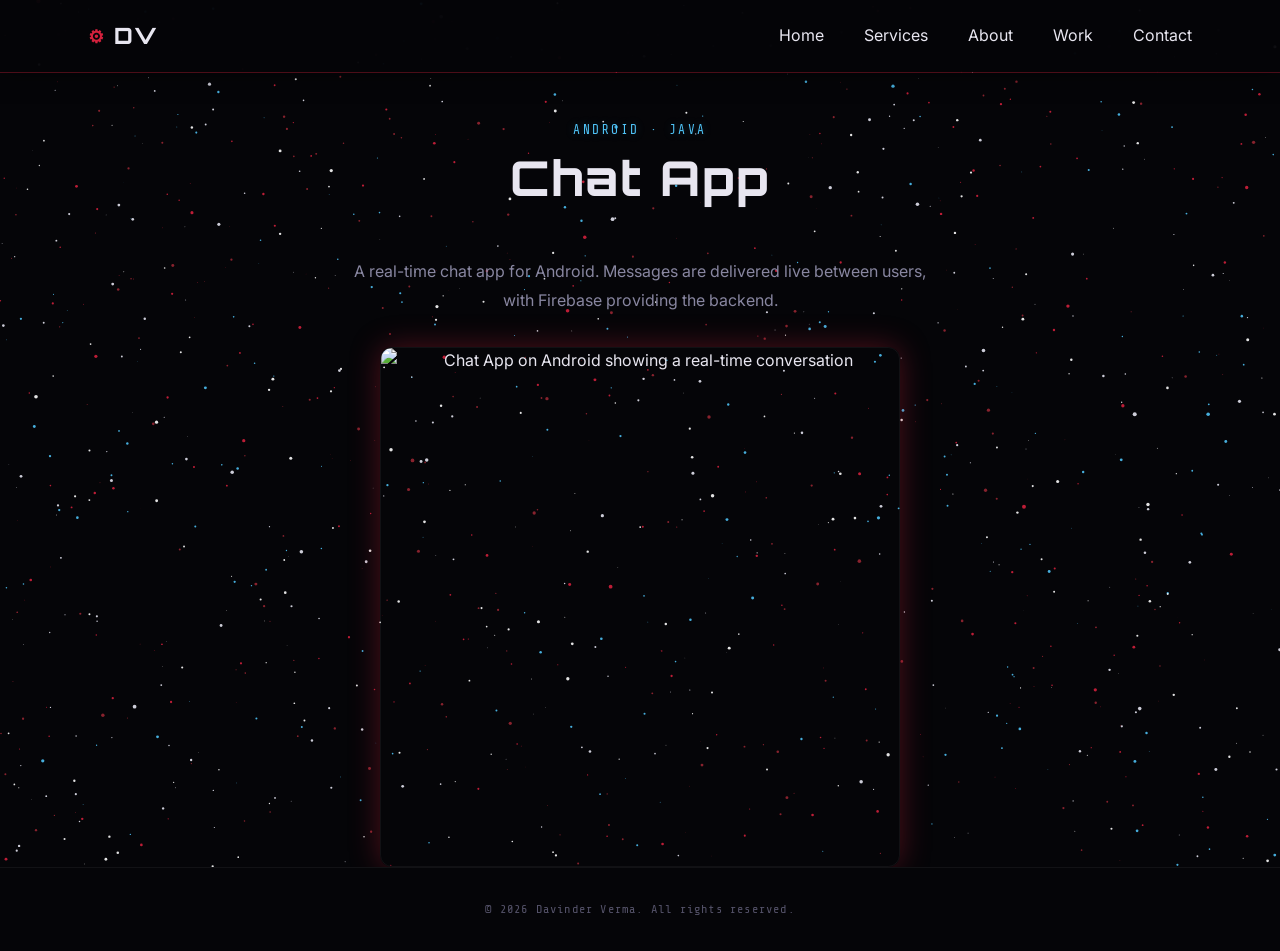
==== commit b0447d7c: "Copy refresh: drop Imperial/Star Wars theming, rewrite site copy in a mature, professional voice" ====
--- a/portfolio-item1.html
+++ b/portfolio-item1.html
@@ -7,14 +7,14 @@
   <link rel="preconnect" href="https://fonts.googleapis.com" />
   <link rel="preconnect" href="https://fonts.gstatic.com" crossorigin />
   <link href="https://fonts.googleapis.com/css2?family=Inter:wght@400;500&family=Orbitron:wght@700;800;900&family=Share+Tech+Mono&display=swap" rel="stylesheet" />
-  <meta name="description" content="Real-time Android messaging app powered by Firebase." />
+  <meta name="description" content="A real-time chat app for Android, built on a Firebase backend." />
   <meta property="og:title" content="Chat App — Davinder Verma" />
-  <meta property="og:description" content="Real-time Android messaging app powered by Firebase." />
+  <meta property="og:description" content="A real-time chat app for Android, built on a Firebase backend." />
   <meta property="og:type" content="website" />
   <meta property="og:image" content="https://davinderverma.ca/img/profile.jpg" />
   <meta name="twitter:card" content="summary_large_image" />
   <meta name="twitter:title" content="Chat App — Davinder Verma" />
-  <meta name="twitter:description" content="Real-time Android messaging app powered by Firebase." />
+  <meta name="twitter:description" content="A real-time chat app for Android, built on a Firebase backend." />
   <meta name="twitter:image" content="https://davinderverma.ca/img/profile.jpg" />
   <link rel="icon" type="image/svg+xml" href="favicon.svg" />
   <link rel="stylesheet" href="css/style.css" />
@@ -46,12 +46,12 @@
       <h1>Chat App</h1>
     </div>
     <div class="portfolio-detail-body reveal">
-      <p>A real-time Android chat application that enables users to communicate seamlessly. It uses Firebase for backend services, making it scalable and reliable for live interactions.</p>
-      <img src="img/chat.png" width="480" height="480" alt="Chat App Screenshot" loading="lazy" decoding="async" />
+      <p>A real-time chat app for Android. Messages are delivered live between users, with Firebase providing the backend.</p>
+      <img src="img/chat.png" width="480" height="480" alt="Chat App on Android showing a real-time conversation" loading="lazy" decoding="async" />
     </div>
     <footer class="footer portfolio-detail-footer">
       <div class="container">
-        <p>&copy; 2026 Davinder Verma. The Empire Strikes Code.</p>
+        <p>&copy; 2026 Davinder Verma. All rights reserved.</p>
       </div>
     </footer>
   </main>
--- a/css/style.css
+++ b/css/style.css
@@ -1,7 +1,6 @@
 /* ============================================
-   DAVINDER VERMA — IMPERIAL PORTFOLIO
-   Sith Red + Holographic Blue + Imperial Gold
-   Star Wars / Darth Vader Dark Side Theme
+   DAVINDER VERMA — PORTFOLIO
+   Dark theme with red, blue and gold accents
    ============================================ */
 
 /* --- Design Tokens --- */
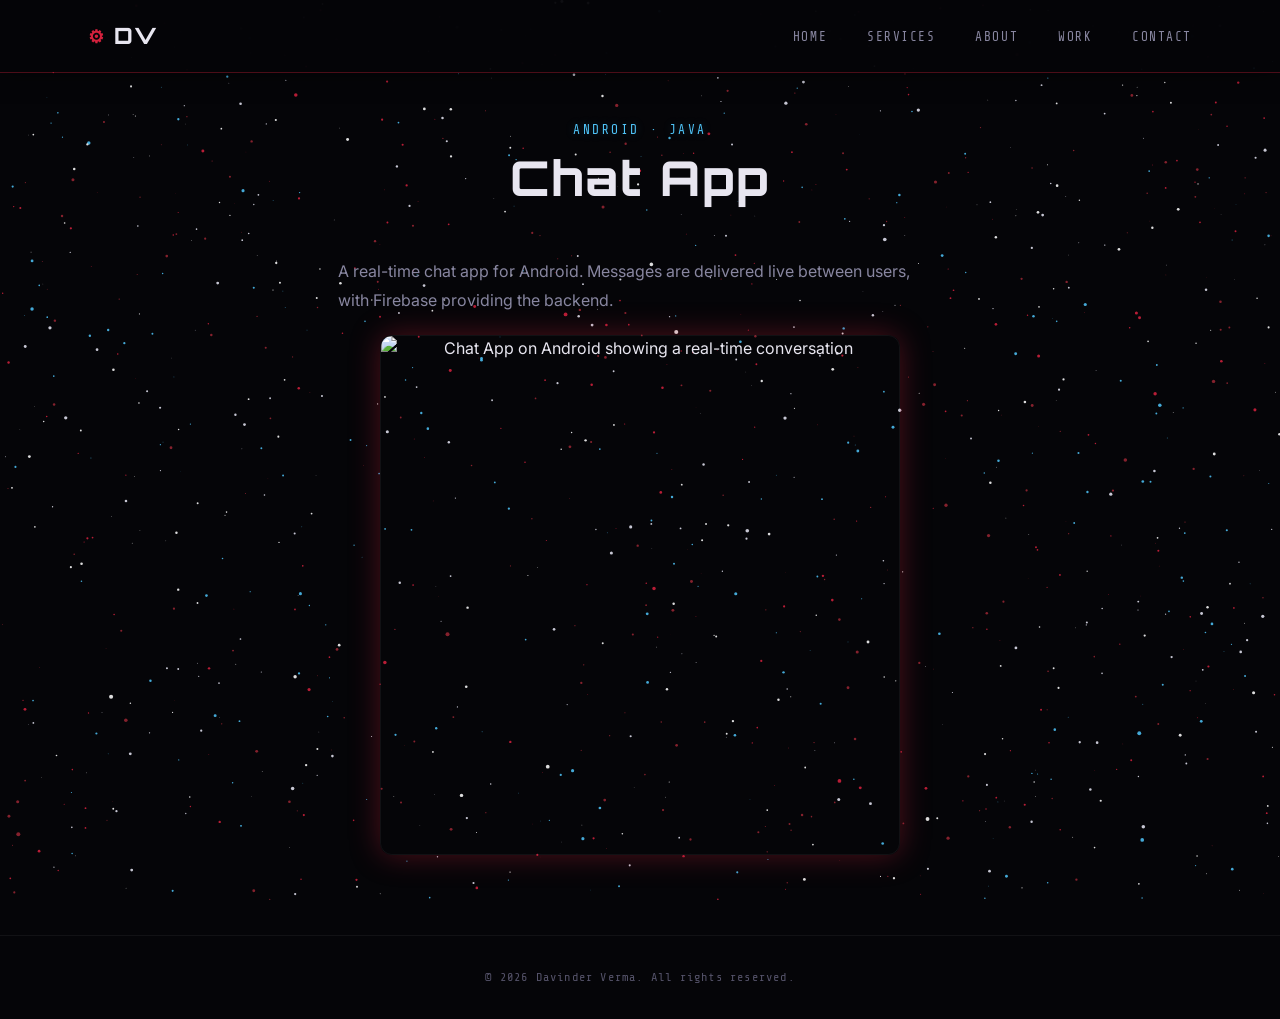
==== commit 5159835e: "Feature new projects: Open TTS, QMD MLX Search, Volume Booster Pro, OpenHealth - Four new project de" ====
--- a/portfolio-item1.html
+++ b/portfolio-item1.html
@@ -31,11 +31,11 @@
         <span></span><span></span><span></span>
       </button>
       <ul class="nav-links" id="navLinks">
-        <li><a href="index.html">Home</a></li>
-        <li><a href="index.html#services">Services</a></li>
-        <li><a href="index.html#about">About</a></li>
-        <li><a href="index.html#work">Work</a></li>
-        <li><a href="index.html#contact">Contact</a></li>
+        <li><a href="index.html" class="nav-link">Home</a></li>
+        <li><a href="index.html#services" class="nav-link">Services</a></li>
+        <li><a href="index.html#about" class="nav-link">About</a></li>
+        <li><a href="index.html#work" class="nav-link">Work</a></li>
+        <li><a href="index.html#contact" class="nav-link">Contact</a></li>
       </ul>
     </div>
   </nav>
--- a/css/style.css
+++ b/css/style.css
@@ -45,7 +45,7 @@
 
 /* --- Reset --- */
 *, *::before, *::after { margin: 0; padding: 0; box-sizing: border-box; }
-html { -webkit-font-smoothing: antialiased; }
+html { -webkit-font-smoothing: antialiased; overflow-x: clip; }
 body { font-family: var(--font-body); background: var(--bg); color: var(--text); line-height: 1.6; overflow-x: hidden; }
 img { display: block; max-width: 100%; height: auto; }
 a { color: inherit; text-decoration: none; }
@@ -371,7 +371,8 @@
    Portfolio
    ============================================ */
 .portfolio-section { background: var(--bg); }
-.portfolio-grid { display: grid; grid-template-columns: repeat(auto-fit, minmax(260px, 1fr)); gap: 1.5rem; }
+.portfolio-grid { display: grid; grid-template-columns: repeat(4, 1fr); gap: 1.5rem; }
+@media (max-width: 1100px) { .portfolio-grid { grid-template-columns: repeat(2, 1fr); } }
 .portfolio-card {
   background: var(--bg-card); border: 1px solid var(--border);
   border-radius: var(--radius-md); overflow: hidden;
@@ -543,3 +544,98 @@
 .portfolio-card-overlay .icon { width: 1.5rem; height: 1.5rem; }
 .contact-socials .icon { width: 1.1rem; height: 1.1rem; }
 .contact-socials a .icon { display: block; }
+
+/* ============================================
+   Project Detail Pages (hero, body, highlights, figures)
+   ============================================ */
+.portfolio-detail-lead {
+  font-family: var(--font-mono); font-size: clamp(0.9rem, 1.8vw, 1rem);
+  color: var(--text-muted); line-height: 1.8; letter-spacing: 0.02em;
+  max-width: 600px; margin: 1rem auto 0;
+}
+.portfolio-detail-links {
+  display: flex; gap: 1rem; justify-content: center; flex-wrap: wrap;
+  margin-top: 2rem;
+}
+.portfolio-detail-body { width: 100%; padding-bottom: clamp(3rem, 8vw, 5rem); }
+.portfolio-detail-body h2,
+.portfolio-detail-body > p,
+.portfolio-detail-highlights { text-align: left; }
+.portfolio-detail-body h2 {
+  font-family: var(--font-display); font-size: clamp(1.1rem, 2.4vw, 1.35rem);
+  font-weight: 700; letter-spacing: 0.04em; color: var(--text);
+  margin: 2.75rem 0 1rem; padding-bottom: 0.6rem;
+  border-bottom: 1px solid var(--border); position: relative;
+}
+.portfolio-detail-body h2::after {
+  content: ''; position: absolute; left: 0; bottom: -1px;
+  width: 2.5rem; height: 2px; background: var(--sith);
+  box-shadow: 0 0 6px var(--sith-glow);
+}
+.portfolio-detail-body > p { margin-bottom: 1.25rem; }
+.portfolio-detail-highlights { margin: 0 0 1.5rem; display: grid; gap: 0.75rem; }
+.portfolio-detail-highlights li {
+  position: relative; padding-left: 1.5rem;
+  color: var(--text-muted); font-size: 1rem; line-height: 1.7;
+}
+.portfolio-detail-highlights li::before {
+  content: ''; position: absolute; left: 0.1rem; top: 0.85em;
+  width: 7px; height: 7px; transform: translateY(-50%) rotate(45deg);
+  background: var(--sith); box-shadow: 0 0 8px var(--sith-glow);
+}
+.portfolio-detail-highlights strong { color: var(--text); font-weight: 500; }
+.portfolio-detail-body code {
+  font-family: var(--font-mono); font-size: 0.9em; color: var(--holo);
+  background: var(--surface); padding: 0.1em 0.35em; border-radius: 2px;
+}
+.portfolio-detail-stack { justify-content: center; margin: 0.5rem 0 1.5rem; }
+.portfolio-detail-body img.portfolio-detail-cover {
+  max-width: min(420px, 100%); aspect-ratio: 1; object-fit: cover;
+  margin: 0 auto 0.5rem;
+}
+.portfolio-detail-figure { margin: 3rem 0 0; }
+.portfolio-detail-body .portfolio-detail-figure img {
+  width: auto; max-width: 100%; margin: 0 auto;
+  box-shadow: 0 0 30px rgba(0, 0, 0, 0.5), 0 0 20px var(--holo-dim);
+  cursor: zoom-in;
+}
+.portfolio-detail-figure figcaption {
+  font-family: var(--font-mono); font-size: 0.75rem; letter-spacing: 0.08em;
+  color: var(--text-dim); text-align: center; margin-top: 0.9rem; line-height: 1.6;
+}
+
+/* ============================================
+   Earlier Work (homepage, under portfolio grid)
+   ============================================ */
+.earlier-work {
+  margin-top: clamp(3rem, 6vw, 4.5rem); padding-top: 2rem;
+  border-top: 1px solid var(--border); text-align: center;
+}
+.earlier-work-title {
+  font-family: var(--font-mono); font-size: 0.75rem; font-weight: 400;
+  letter-spacing: 0.25em; text-transform: uppercase; color: var(--text-dim);
+  margin-bottom: 1.25rem;
+}
+.earlier-work-list { display: flex; flex-wrap: wrap; justify-content: center; gap: 0.75rem; }
+.earlier-work-list a {
+  display: inline-flex; align-items: baseline; gap: 0.6rem;
+  font-family: var(--font-mono); font-size: 0.8rem; letter-spacing: 0.05em;
+  color: var(--text); padding: 0.55rem 1rem; border-radius: 2px;
+  background: var(--bg-card); border: 1px solid var(--border);
+  transition: border-color 0.3s ease, color 0.3s ease, box-shadow 0.3s ease;
+}
+.earlier-work-list a span { color: var(--text-dim); font-size: 0.7rem; transition: color 0.3s ease; }
+.earlier-work-list a:hover, .earlier-work-list a:focus-visible {
+  border-color: var(--sith-dark); color: var(--sith);
+  box-shadow: 0 0 16px var(--sith-glow);
+}
+.earlier-work-list a:hover span, .earlier-work-list a:focus-visible span { color: var(--text-muted); }
+
+@media (max-width: 480px) {
+  .portfolio-detail-links { flex-direction: column; align-items: center; }
+  .portfolio-detail-links .btn { width: 100%; max-width: 260px; }
+  .portfolio-detail-body h2 { margin-top: 2.25rem; }
+  .portfolio-detail-highlights li { font-size: 0.95rem; }
+  .earlier-work-list { flex-direction: column; align-items: stretch; }
+  .earlier-work-list a { justify-content: space-between; }
+}
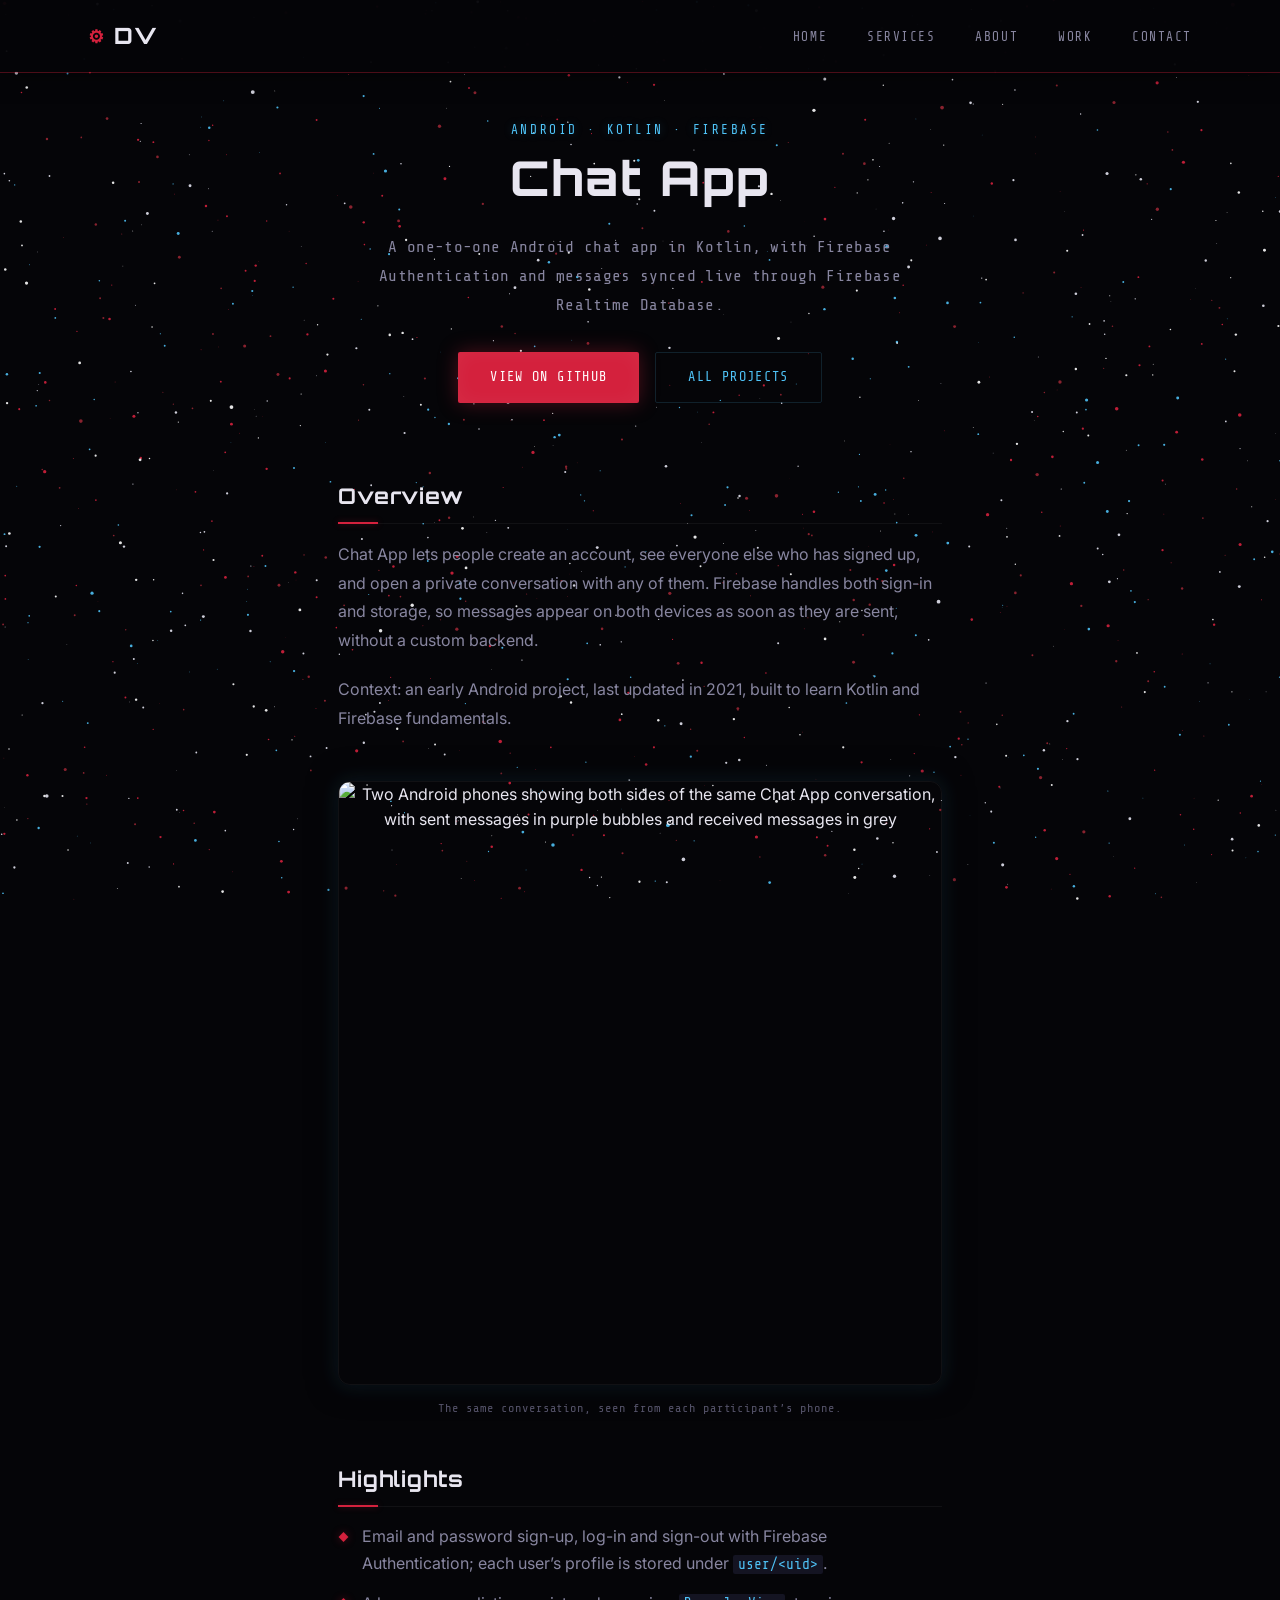
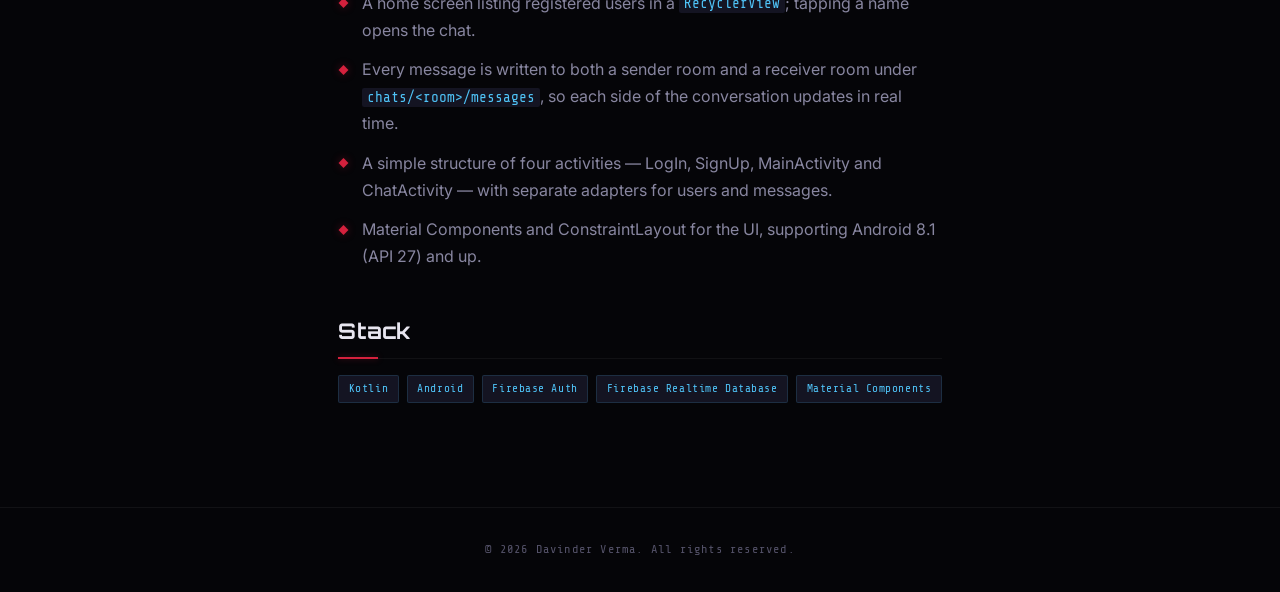
==== commit b5bb8170: "Expand earlier-work pages: Chat App, Google Lens Clone, Weather App, Desi Khanna - Same detail layou" ====
--- a/portfolio-item1.html
+++ b/portfolio-item1.html
@@ -7,14 +7,14 @@
   <link rel="preconnect" href="https://fonts.googleapis.com" />
   <link rel="preconnect" href="https://fonts.gstatic.com" crossorigin />
   <link href="https://fonts.googleapis.com/css2?family=Inter:wght@400;500&family=Orbitron:wght@700;800;900&family=Share+Tech+Mono&display=swap" rel="stylesheet" />
-  <meta name="description" content="A real-time chat app for Android, built on a Firebase backend." />
+  <meta name="description" content="A one-to-one Android chat app in Kotlin, with Firebase Authentication and messages synced live through Firebase Realtime Database." />
   <meta property="og:title" content="Chat App — Davinder Verma" />
-  <meta property="og:description" content="A real-time chat app for Android, built on a Firebase backend." />
+  <meta property="og:description" content="A one-to-one Android chat app in Kotlin, with Firebase Authentication and messages synced live through Firebase Realtime Database." />
   <meta property="og:type" content="website" />
   <meta property="og:image" content="https://davinderverma.ca/img/profile.jpg" />
   <meta name="twitter:card" content="summary_large_image" />
   <meta name="twitter:title" content="Chat App — Davinder Verma" />
-  <meta name="twitter:description" content="A real-time chat app for Android, built on a Firebase backend." />
+  <meta name="twitter:description" content="A one-to-one Android chat app in Kotlin, with Firebase Authentication and messages synced live through Firebase Realtime Database." />
   <meta name="twitter:image" content="https://davinderverma.ca/img/profile.jpg" />
   <link rel="icon" type="image/svg+xml" href="favicon.svg" />
   <link rel="stylesheet" href="css/style.css" />
@@ -42,12 +42,32 @@
 
   <main class="portfolio-detail">
     <div class="portfolio-detail-hero reveal">
-      <p class="eyebrow">Android · Java</p>
+      <p class="eyebrow">Android · Kotlin · Firebase</p>
       <h1>Chat App</h1>
+      <p class="portfolio-detail-lead">A one-to-one Android chat app in Kotlin, with Firebase Authentication and messages synced live through Firebase Realtime Database.</p>
+      <div class="portfolio-detail-links">
+        <a href="https://github.com/shersingh7/ChatApp" class="btn btn-sith" target="_blank" rel="noopener">View on GitHub</a>
+        <a href="index.html#work" class="btn btn-ghost">All Projects</a>
+      </div>
     </div>
     <div class="portfolio-detail-body reveal">
-      <p>A real-time chat app for Android. Messages are delivered live between users, with Firebase providing the backend.</p>
-      <img src="img/chat.png" width="480" height="480" alt="Chat App on Android showing a real-time conversation" loading="lazy" decoding="async" />
+      <h2>Overview</h2>
+      <p>Chat App lets people create an account, see everyone else who has signed up, and open a private conversation with any of them. Firebase handles both sign-in and storage, so messages appear on both devices as soon as they are sent, without a custom backend.</p>
+      <p>Context: an early Android project, last updated in 2021, built to learn Kotlin and Firebase fundamentals.</p>
+      <figure class="portfolio-detail-figure">
+        <img src="img/chat.png" width="480" height="480" alt="Two Android phones showing both sides of the same Chat App conversation, with sent messages in purple bubbles and received messages in grey" loading="lazy" decoding="async" />
+        <figcaption>The same conversation, seen from each participant’s phone.</figcaption>
+      </figure>
+      <h2>Highlights</h2>
+      <ul class="portfolio-detail-highlights">
+        <li>Email and password sign-up, log-in and sign-out with Firebase Authentication; each user’s profile is stored under <code>user/&lt;uid&gt;</code>.</li>
+        <li>A home screen listing registered users in a <code>RecyclerView</code>; tapping a name opens the chat.</li>
+        <li>Every message is written to both a sender room and a receiver room under <code>chats/&lt;room&gt;/messages</code>, so each side of the conversation updates in real time.</li>
+        <li>A simple structure of four activities — LogIn, SignUp, MainActivity and ChatActivity — with separate adapters for users and messages.</li>
+        <li>Material Components and ConstraintLayout for the UI, supporting Android 8.1 (API 27) and up.</li>
+      </ul>
+      <h2>Stack</h2>
+      <div class="service-tags portfolio-detail-stack"><span>Kotlin</span><span>Android</span><span>Firebase Auth</span><span>Firebase Realtime Database</span><span>Material Components</span></div>
     </div>
     <footer class="footer portfolio-detail-footer">
       <div class="container">
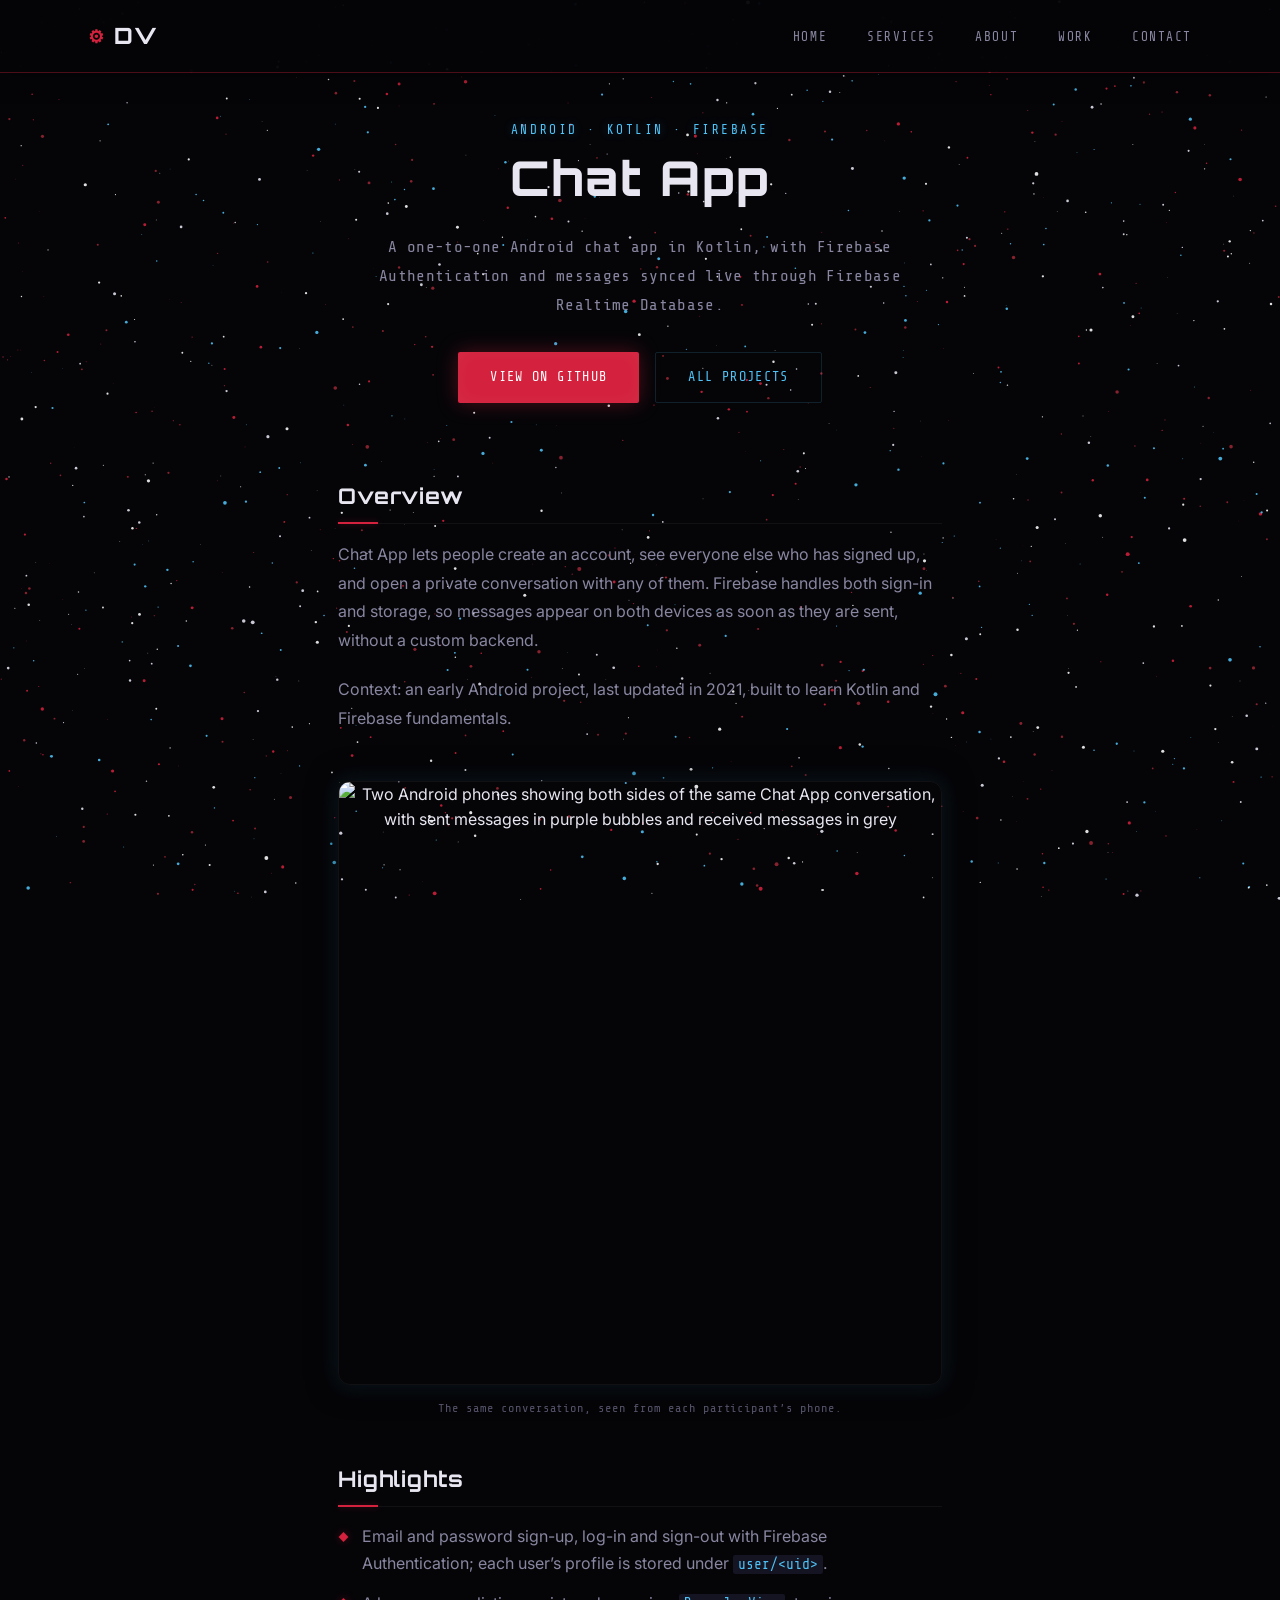
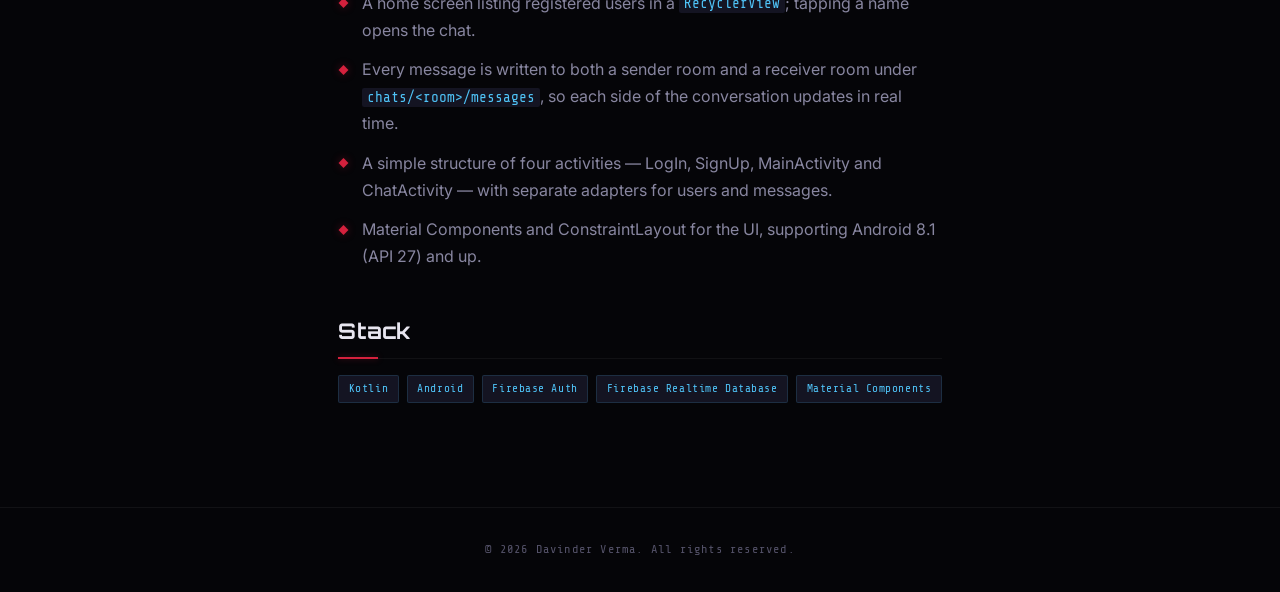
==== commit 0511754e: "Fix project pages showing only the hero: reveal tall sections on any visibility The detail body is t" ====
--- a/portfolio-item1.html
+++ b/portfolio-item1.html
@@ -17,7 +17,7 @@
   <meta name="twitter:description" content="A one-to-one Android chat app in Kotlin, with Firebase Authentication and messages synced live through Firebase Realtime Database." />
   <meta name="twitter:image" content="https://davinderverma.ca/img/profile.jpg" />
   <link rel="icon" type="image/svg+xml" href="favicon.svg" />
-  <link rel="stylesheet" href="css/style.css" />
+  <link rel="stylesheet" href="css/style.css?v=20260929b" />
 </head>
 <body>
   <div class="cursor-glow" id="cursorGlow"></div>
@@ -81,6 +81,6 @@
     <img class="lightbox-img" id="lightboxImg" alt="" />
   </div>
 
-  <script src="js/script.js" defer></script>
+  <script src="js/script.js?v=20260929b" defer></script>
 </body>
 </html>
